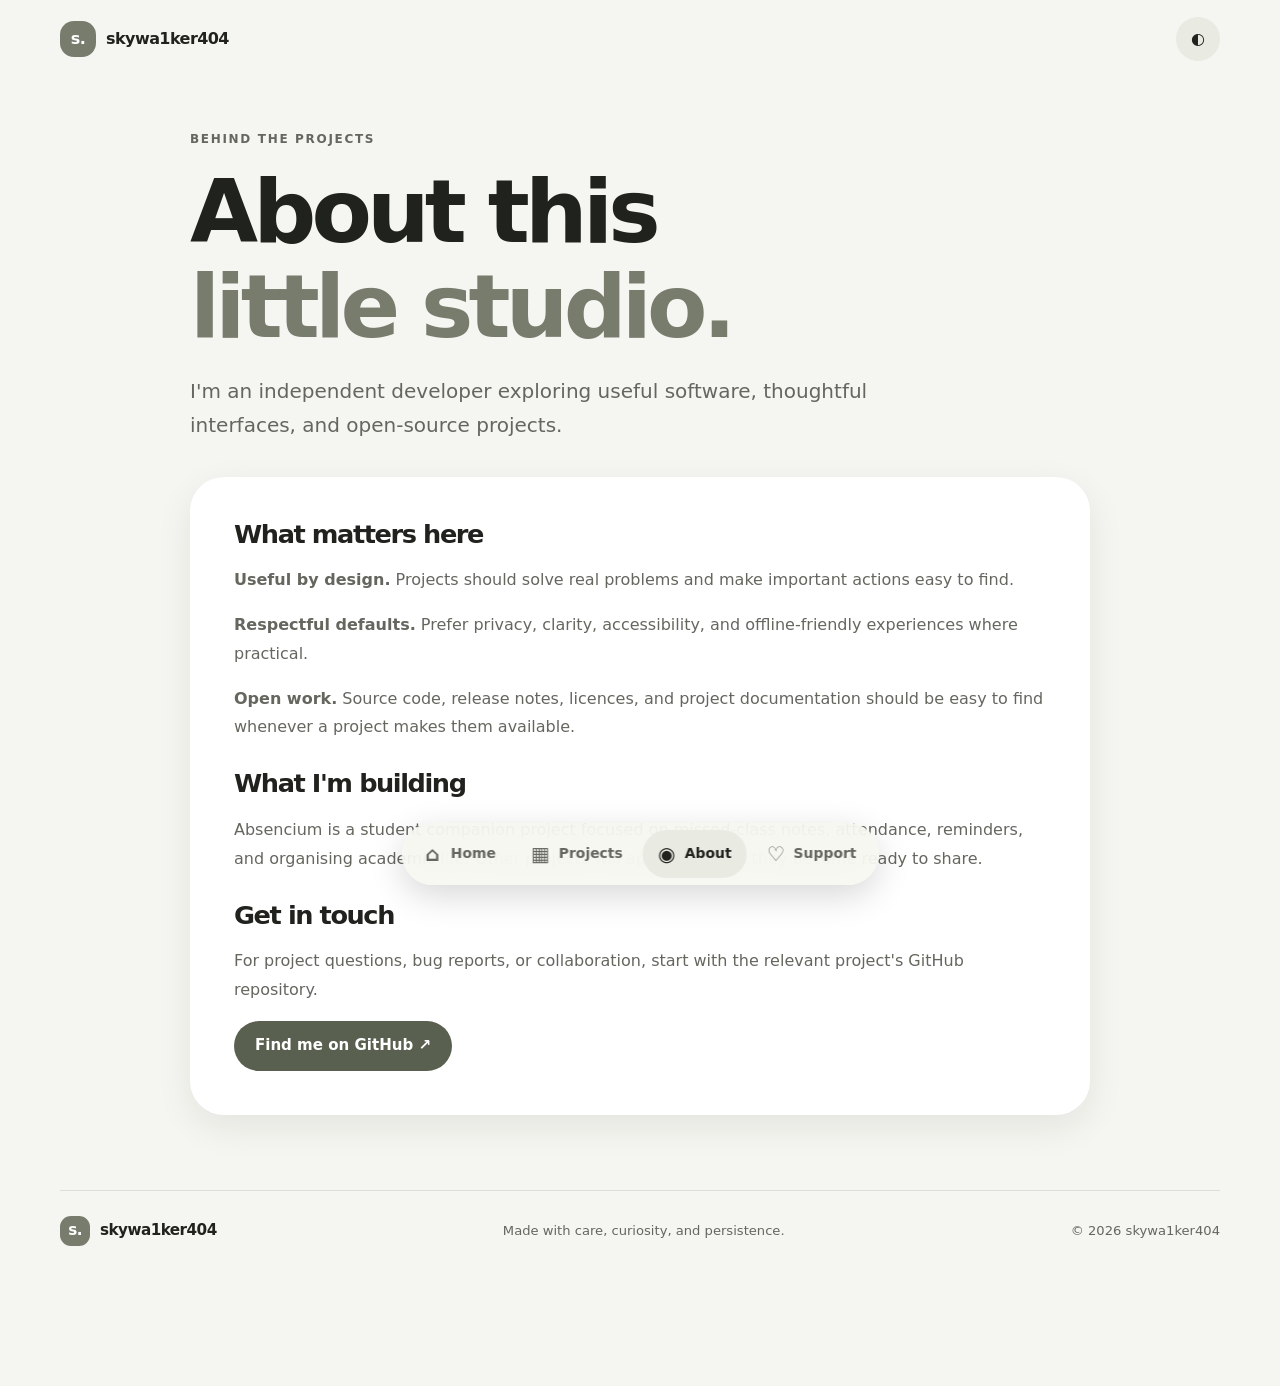
==== about/index.html @ eec4a4f0 "Create index.html" ====
<!doctype html>
<html lang="en">
<head>
  <meta charset="utf-8">
  <meta name="viewport" content="width=device-width, initial-scale=1, viewport-fit=cover">
  <meta name="theme-color" content="#777C6D">
  <title>About — skywa1ker404</title>
  <link rel="icon" href="../assets/favicon.svg" type="image/svg+xml">
  <link rel="stylesheet" href="../styles.css">
  <script src="../script.js" defer></script>
</head>
<body>
  <a class="skip-link" href="#main">Skip to content</a>
  <header class="site-header">
    <a class="brand" href="../"><span class="brand-mark">s.</span><span>skywa1ker404</span></a>
    <button class="theme-toggle icon-button" type="button" aria-label="Switch colour theme"><span data-theme-icon>◐</span></button>
  </header>

  <main id="main" class="section-wrap page-main text-page">
    <p class="eyebrow">Behind the projects</p>
    <h1 class="page-title">About this<br><span class="text-tonal">little studio.</span></h1>
    <p class="page-intro">I'm an independent developer exploring useful software, thoughtful interfaces, and open-source projects.</p>

    <div class="prose-card">
      <h2>What matters here</h2>
      <p><strong>Useful by design.</strong> Projects should solve real problems and make important actions easy to find.</p>
      <p><strong>Respectful defaults.</strong> Prefer privacy, clarity, accessibility, and offline-friendly experiences where practical.</p>
      <p><strong>Open work.</strong> Source code, release notes, licences, and project documentation should be easy to find whenever a project makes them available.</p>

      <h2>What I'm building</h2>
      <p>Absencium is a student companion project focused on missed-class notes, attendance, reminders, and organising academic life. Other projects will appear here as they become ready to share.</p>

      <h2>Get in touch</h2>
      <p>For project questions, bug reports, or collaboration, start with the relevant project's GitHub repository.</p>
      <a class="button button-filled" href="https://github.com/skywa1ker404" target="_blank" rel="noopener noreferrer">Find me on GitHub ↗</a>
    </div>
  </main>

  <footer class="site-footer section-wrap">
    <a class="brand footer-brand" href="../"><span class="brand-mark">s.</span><span>skywa1ker404</span></a>
    <p>Made with care, curiosity, and persistence.</p>
    <span>© <span data-year></span> skywa1ker404</span>
  </footer>

  <nav class="bottom-nav" aria-label="Main navigation" data-bottom-nav>
    <a class="nav-item" href="../" data-nav-link><span class="nav-icon">⌂</span><span class="nav-label">Home</span></a>
    <a class="nav-item" href="../apps/" data-nav-link><span class="nav-icon">▦</span><span class="nav-label">Projects</span></a>
    <a class="nav-item is-active" href="./" data-nav-link><span class="nav-icon">◉</span><span class="nav-label">About</span></a>
    <a class="nav-item" href="../support/" data-nav-link><span class="nav-icon">♡</span><span class="nav-label">Support</span></a>
  </nav>
</body>
</html>
---- styles.css ----
:root {
  color-scheme: light;
  --sage: #777C6D;
  --sage-soft: #B7B89F;
  --stone: #CBCBCB;
  --mist: #EEEEEE;
  --bg: #F5F5F1;
  --surface: #FFFFFF;
  --surface-2: #E9EAE2;
  --surface-3: #DFE1D5;
  --text: #20221D;
  --muted: #65675F;
  --primary: #59604F;
  --on-primary: #FFFFFF;
  --nav-bg: rgba(247,247,242,.88);
  --shadow: 0 12px 36px rgba(35,38,29,.08);
  --radius-xl: 34px;
  --radius-lg: 26px;
  --content: 1160px;
  --ease: cubic-bezier(.2,.75,.25,1);
}

:root[data-theme="dark"] {
  color-scheme: dark;
  --bg: #171914;
  --surface: #22251E;
  --surface-2: #2D3127;
  --surface-3: #3A3F32;
  --text: #F0F0E8;
  --muted: #B9BBAF;
  --primary: #C5C9B2;
  --on-primary: #20231B;
  --nav-bg: rgba(31,34,27,.88);
  --shadow: 0 14px 38px rgba(0,0,0,.22);
}

* { box-sizing: border-box; }
html { scroll-behavior: smooth; scroll-padding-top: 90px; }
body {
  margin: 0;
  min-width: 280px;
  padding-bottom: calc(105px + env(safe-area-inset-bottom));
  background: var(--bg);
  color: var(--text);
  font-family: Inter, ui-sans-serif, system-ui, -apple-system,
    BlinkMacSystemFont, "Segoe UI", sans-serif;
  line-height: 1.55;
  transition: background .3s var(--ease), color .3s var(--ease);
}
a { color: inherit; text-decoration: none; }
button, input { font: inherit; }
a:focus-visible, button:focus-visible, input:focus-visible {
  outline: 3px solid var(--sage-soft);
  outline-offset: 4px;
}
.skip-link {
  position: fixed;
  z-index: 100;
  top: 10px;
  left: 10px;
  padding: 12px 18px;
  border-radius: 16px;
  background: var(--surface);
  transform: translateY(-160%);
}
.skip-link:focus { transform: translateY(0); }

.site-header {
  height: 78px;
  width: min(100% - 48px, var(--content));
  margin: auto;
  display: flex;
  align-items: center;
  justify-content: space-between;
}
.brand {
  display: inline-flex;
  align-items: center;
  gap: 10px;
  font-weight: 750;
  letter-spacing: -.035em;
}
.brand-mark {
  width: 36px;
  height: 36px;
  display: grid;
  place-items: center;
  border-radius: 14px;
  background: var(--sage);
  color: white;
  font-weight: 800;
}
.icon-button {
  border: 0;
  width: 44px;
  height: 44px;
  border-radius: 50%;
  display: grid;
  place-items: center;
  background: var(--surface-2);
  color: var(--text);
  cursor: pointer;
}
.section-wrap { width: min(100% - 48px, var(--content)); margin-inline: auto; }
.eyebrow {
  margin: 0 0 15px;
  display: flex;
  align-items: center;
  gap: 9px;
  color: var(--muted);
  font-size: .75rem;
  font-weight: 750;
  letter-spacing: .14em;
  text-transform: uppercase;
}
.status-dot { width: 8px; height: 8px; display: inline-block; border-radius: 50%; background: var(--sage); }
h1, h2, h3 { margin-top: 0; letter-spacing: -.055em; line-height: 1.08; }
h1 { font-size: clamp(3.2rem, 7.5vw, 6.8rem); font-weight: 780; margin-bottom: 24px; }
h2 { font-size: clamp(2rem, 4vw, 3.2rem); font-weight: 740; margin-bottom: 18px; }
h3 { font-size: 1.3rem; margin-bottom: 9px; }
.text-tonal { color: var(--sage); }
.hero-copy, .page-intro {
  max-width: 650px;
  color: var(--muted);
  font-size: clamp(1.05rem, 1.7vw, 1.25rem);
  line-height: 1.7;
}
.hero {
  min-height: 530px;
  padding-block: 65px;
  position: relative;
  display: flex;
  flex-direction: column;
  align-items: flex-start;
  justify-content: center;
  overflow: hidden;
}
.hero-actions { display: flex; gap: 12px; flex-wrap: wrap; margin-top: 18px; position: relative; z-index: 2; }
.button {
  min-height: 50px;
  padding: 13px 21px;
  border-radius: 999px;
  display: inline-flex;
  align-items: center;
  justify-content: center;
  gap: 10px;
  font-size: .94rem;
  font-weight: 700;
  transition: transform .22s var(--ease), background .22s var(--ease);
}
.button:hover { transform: translateY(-2px); }
.button:active { transform: scale(.97); }
.button-filled { background: var(--primary); color: var(--on-primary); }
.button-tonal { background: var(--surface-2); color: var(--text); }

.hero-art {
  position: absolute;
  right: 1%;
  top: 50%;
  width: min(40%, 420px);
  aspect-ratio: 1;
  transform: translateY(-50%);
  border-radius: 43% 57% 60% 40% / 45% 42% 58% 55%;
  background: linear-gradient(145deg, var(--surface-2), var(--surface-3));
  overflow: hidden;
  animation: art-float 8s ease-in-out infinite;
}
.art-orbit {
  position: absolute;
  width: 78%;
  aspect-ratio: 1;
  left: 11%;
  top: 11%;
  border: 1px solid color-mix(in srgb, var(--sage) 25%, transparent);
  border-radius: 50%;
}
.orbit-two { width: 56%; left: 22%; top: 22%; }
.art-sun {
  position: absolute;
  width: 36%;
  aspect-ratio: 1;
  top: 20%;
  left: 32%;
  border-radius: 50%;
  background: var(--sage-soft);
  box-shadow: 0 0 0 20px color-mix(in srgb, var(--sage-soft) 18%, transparent);
}
.art-leaf {
  position: absolute;
  width: 25%;
  height: 46%;
  top: 42%;
  left: 26%;
  border-radius: 100% 0 100% 0;
  background: var(--sage);
  transform: rotate(-28deg);
}
.leaf-two { left: 49%; top: 44%; background: var(--sage-soft); transform: rotate(35deg) scale(.8); }
.art-word {
  position: absolute;
  right: 13%;
  bottom: 13%;
  font-size: clamp(.9rem, 2vw, 1.3rem);
  font-weight: 800;
  line-height: 1.02;
  text-align: right;
}
@keyframes art-float {
  0%, 100% { border-radius: 43% 57% 60% 40% / 45% 42% 58% 55%; transform: translateY(-50%); }
  50% { border-radius: 52% 48% 42% 58% / 50% 58% 42% 50%; transform: translateY(calc(-50% - 8px)); }
}

.section-block { padding-block: 38px 72px; }
.section-heading { display: flex; justify-content: space-between; align-items: end; gap: 20px; margin-bottom: 25px; }
.section-heading h2 { margin: 0; }
.text-link { font-weight: 750; white-space: nowrap; }
.text-link span { color: var(--sage); }

.project-grid { display: grid; grid-template-columns: repeat(3, minmax(0, 1fr)); gap: 18px; }
.project-card {
  min-width: 0;
  min-height: 260px;
  padding: 22px;
  display: flex;
  flex-direction: column;
  background: var(--surface);
  border-radius: var(--radius-lg);
  box-shadow: var(--shadow);
  animation: rise-in .45s var(--ease) both;
  transition: transform .25s var(--ease), background .25s var(--ease);
}
.project-card:hover { transform: translateY(-5px); }
.project-card:active { transform: scale(.985); }
.project-card-top { display: flex; justify-content: space-between; align-items: start; gap: 12px; margin-bottom: 26px; }
.project-icon {
  width: 58px;
  height: 58px;
  border-radius: 21px;
  background: var(--surface-2);
  object-fit: cover;
  display: grid;
  place-items: center;
  font-size: 1.6rem;
  font-weight: 800;
  color: var(--sage);
}
.project-status { padding: 7px 11px; border-radius: 999px; background: var(--surface-2); color: var(--muted); font-size: .72rem; font-weight: 750; }
.project-card h3 { font-size: 1.5rem; }
.project-card p { color: var(--muted); font-size: .95rem; line-height: 1.65; }
.project-card-bottom { margin-top: auto; display: flex; align-items: center; justify-content: space-between; gap: 12px; font-weight: 750; }
.arrow-bubble { width: 38px; height: 38px; flex-shrink: 0; display: grid; place-items: center; border-radius: 50%; background: var(--surface-2); }
.loading-note { color: var(--muted); grid-column: 1 / -1; }

.feature-band {
  margin-bottom: 74px;
  padding: clamp(24px, 5vw, 54px);
  border-radius: var(--radius-xl);
  background: var(--surface-2);
  display: grid;
  grid-template-columns: auto 1fr auto;
  align-items: center;
  gap: 24px;
}
.feature-symbol { width: 66px; height: 66px; display: grid; place-items: center; border-radius: 23px; background: var(--sage); color: white; font-size: 2rem; }
.feature-band h2 { font-size: clamp(1.7rem, 3vw, 2.6rem); }
.feature-band p:not(.eyebrow), .support-strip p:not(.eyebrow) { color: var(--muted); }
.feature-band p:not(.eyebrow) { margin-bottom: 0; }
.support-strip { display: flex; justify-content: space-between; align-items: center; gap: 24px; padding-block: 30px 75px; }
.support-strip h2 { font-size: clamp(1.8rem, 3vw, 2.6rem); margin-bottom: 9px; }
.support-strip p:not(.eyebrow) { margin-bottom: 0; }

.site-footer {
  border-top: 1px solid color-mix(in srgb, var(--muted) 16%, transparent);
  padding-block: 25px 35px;
  display: flex;
  align-items: center;
  justify-content: space-between;
  gap: 16px;
  color: var(--muted);
  font-size: .82rem;
}
.site-footer p { margin: 0; }
.footer-brand { color: var(--text); font-size: .95rem; }
.footer-brand .brand-mark { width: 30px; height: 30px; border-radius: 11px; }

.bottom-nav {
  position: fixed;
  z-index: 20;
  left: 50%;
  bottom: calc(15px + env(safe-area-inset-bottom));
  transform: translateX(-50%);
  display: flex;
  align-items: center;
  justify-content: center;
  gap: 5px;
  max-width: calc(100vw - 24px);
  padding: 7px;
  border-radius: 999px;
  background: var(--nav-bg);
  backdrop-filter: blur(22px) saturate(1.3);
  -webkit-backdrop-filter: blur(22px) saturate(1.3);
  box-shadow: 0 10px 35px rgba(0,0,0,.16);
  transition: padding .32s var(--ease), gap .32s var(--ease), transform .32s var(--ease);
}
.nav-item {
  min-width: 48px;
  min-height: 48px;
  padding-inline: 15px;
  border-radius: 999px;
  display: flex;
  align-items: center;
  justify-content: center;
  gap: 9px;
  color: var(--muted);
  font-size: .87rem;
  font-weight: 700;
  white-space: nowrap;
  transition: background .25s var(--ease), color .25s var(--ease), padding .3s var(--ease), min-width .3s var(--ease);
}
.nav-item:hover, .nav-item.is-active { background: var(--surface-2); color: var(--text); }
.nav-icon { min-width: 18px; font-size: 1.25rem; line-height: 1; text-align: center; }
.nav-label { max-width: 90px; overflow: hidden; opacity: 1; transition: max-width .25s var(--ease), opacity .2s ease; }
.bottom-nav.is-compact { gap: 2px; padding: 6px; }
.bottom-nav.is-compact .nav-item { min-width: 45px; padding-inline: 13px; }
.bottom-nav.is-compact .nav-label { max-width: 0; opacity: 0; }

.page-main { min-height: 60vh; padding-block: 52px 75px; }
.page-title { font-size: clamp(3rem, 7vw, 5.5rem); margin-bottom: 20px; }
.page-intro { max-width: 760px; margin-bottom: 35px; }
.project-toolbar { display: flex; align-items: center; justify-content: space-between; gap: 16px; margin-bottom: 22px; }
.search-field { width: min(100%, 400px); min-height: 48px; padding-inline: 18px; display: flex; align-items: center; gap: 10px; border-radius: 999px; background: var(--surface-2); }
.search-field input { width: 100%; min-width: 0; border: 0; outline: 0; background: transparent; color: var(--text); }
.search-field input:focus-visible { outline: none; }
.result-count { color: var(--muted); font-size: .85rem; }
.empty-state { padding: 45px 20px; text-align: center; color: var(--muted); }
.empty-state[hidden] { display: none; }
.sr-only { position: absolute; width: 1px; height: 1px; padding: 0; margin: -1px; overflow: hidden; clip: rect(0,0,0,0); white-space: nowrap; }

.text-page { max-width: 900px; }
.prose-card, .support-card {
  margin-top: 28px;
  padding: clamp(24px, 5vw, 44px);
  border-radius: var(--radius-xl);
  background: var(--surface);
  box-shadow: var(--shadow);
}
.prose-card h2 { margin-top: 28px; font-size: 1.6rem; }
.prose-card h2:first-child { margin-top: 0; }
.prose-card p, .prose-card li, .support-card p { color: var(--muted); line-height: 1.8; }
.prose-card ul { padding-left: 22px; }
.support-card { display: grid; grid-template-columns: auto 1fr; align-items: start; gap: 24px; background: var(--surface-2); }
.support-heart { width: 64px; height: 64px; display: grid; place-items: center; border-radius: 22px; background: var(--sage); color: white; font-size: 2rem; }
.support-card h2 { font-size: 2rem; }
.support-card p { max-width: 650px; }

.app-hero { display: grid; grid-template-columns: auto 1fr; align-items: start; gap: 28px; padding-block: 32px 55px; }
.app-icon-placeholder { width: 112px; height: 112px; display: grid; place-items: center; border-radius: 34px; background: var(--sage); color: white; font-size: 4rem; font-weight: 800; box-shadow: var(--shadow); }
.app-hero .page-title { font-size: clamp(3rem, 6vw, 5rem); }
.app-hero .page-intro { margin-bottom: 16px; }
.back-link { display: inline-flex; margin-bottom: 22px; color: var(--muted); font-weight: 700; }
.status-line { display: flex; align-items: center; gap: 9px; margin-top: 20px; color: var(--muted); font-size: .86rem; }
.detail-section { padding-block: 35px 50px; }
.feature-grid { display: grid; grid-template-columns: repeat(3, minmax(0,1fr)); gap: 15px; }
.feature-card { min-height: 190px; padding: 24px; border-radius: var(--radius-lg); background: var(--surface); box-shadow: var(--shadow); }
.feature-emoji { width: 42px; height: 42px; display: grid; place-items: center; margin-bottom: 18px; border-radius: 15px; background: var(--surface-2); color: var(--sage); font-size: 1.3rem; }
.feature-card p { margin-bottom: 0; color: var(--muted); font-size: .92rem; line-height: 1.7; }
.link-list { padding-inline: 22px; border-radius: var(--radius-lg); background: var(--surface); box-shadow: var(--shadow); }
.link-list a { display: flex; justify-content: space-between; align-items: center; gap: 18px; padding-block: 20px; }
.link-list a + a { border-top: 1px solid color-mix(in srgb, var(--muted) 14%, transparent); }
.link-list strong, .link-list small { display: block; }
.link-list small, .fine-print { color: var(--muted); }
.link-list small { margin-top: 4px; }
.fine-print { margin-top: 18px; font-size: .82rem; }

@keyframes rise-in { from { opacity: 0; transform: translateY(12px); } to { opacity: 1; transform: translateY(0); } }

@media (min-width: 1500px) {
  :root { --content: 1280px; }
  .hero { min-height: 600px; }
  .project-grid { gap: 24px; }
  .project-card { padding: 28px; }
}
@media (max-width: 900px) {
  .hero-art { right: -5%; width: 36%; opacity: .72; }
  .hero { min-height: 490px; }
  .project-grid { grid-template-columns: repeat(2, minmax(0,1fr)); }
  .feature-band { grid-template-columns: auto 1fr; }
  .feature-band > .button { grid-column: 2; justify-self: start; }
  .feature-grid { grid-template-columns: repeat(2, minmax(0,1fr)); }
  .site-footer { flex-wrap: wrap; }
  .site-footer p { order: 3; width: 100%; }
}
@media (max-width: 620px) {
  .section-wrap { width: min(100% - 32px, var(--content)); }
  .site-header { height: 68px; }
  .hero { min-height: 550px; padding-block: 48px 58px; justify-content: flex-start; }
  .hero h1 { font-size: clamp(3.1rem, 14vw, 5rem); }
  .hero-art { width: 190px; right: -18px; top: auto; bottom: 0; transform: none; opacity: .75; }
  .hero-copy { max-width: 92%; font-size: 1rem; }
  .hero-actions { gap: 9px; }
  .button { min-height: 47px; padding: 12px 17px; font-size: .88rem; }
  .section-block { padding-block: 20px 50px; }
  .section-heading { align-items: start; }
  .section-heading h2 { font-size: 2rem; }
  .project-grid { grid-template-columns: 1fr; gap: 13px; }
  .project-card { min-height: 220px; padding: 21px; }
  .feature-band { grid-template-columns: 1fr; gap: 18px; margin-bottom: 48px; border-radius: 28px; }
  .feature-band > .button { grid-column: auto; }
  .feature-symbol { width: 55px; height: 55px; }
  .support-strip { align-items: flex-start; flex-direction: column; padding-bottom: 50px; }
  .site-footer { padding-bottom: 30px; }
  .bottom-nav { bottom: calc(10px + env(safe-area-inset-bottom)); gap: 1px; padding: 6px; max-width: calc(100vw - 18px); }
  .nav-item { min-width: 43px; padding-inline: 11px; gap: 7px; }
  .nav-label { font-size: .8rem; }
  .bottom-nav.is-compact .nav-item { min-width: 43px; padding-inline: 12px; }
  .page-main { padding-block: 36px 50px; }
  .page-title { font-size: clamp(3rem, 14vw, 4.5rem); }
  .page-intro { font-size: 1rem; }
  .project-toolbar { align-items: flex-start; flex-direction: column; }
  .search-field { width: 100%; }
  .support-card { grid-template-columns: 1fr; gap: 16px; }
  .app-hero { grid-template-columns: 1fr; gap: 20px; padding-top: 20px; }
  .app-icon-placeholder { width: 84px; height: 84px; border-radius: 26px; font-size: 3rem; }
  .app-hero .page-title { font-size: 3.2rem; }
  .feature-grid { grid-template-columns: 1fr; }
  .feature-card { min-height: 0; }
  .prose-card, .support-card { border-radius: 27px; }
}
@media (hover: none) {
  .project-card:hover, .button:hover { transform: none; }
}
@media (prefers-reduced-motion: reduce) {
  *, *::before, *::after {
    scroll-behavior: auto !important;
    animation-duration: .01ms !important;
    animation-iteration-count: 1 !important;
    transition-duration: .01ms !important;
  }
}
@supports (padding: max(0px)) {
  body { padding-bottom: calc(105px + max(env(safe-area-inset-bottom), 0px)); }
}
@view-transition { navigation: auto; }
::view-transition-old(root) { animation: fade-out .12s ease both; }
::view-transition-new(root) { animation: fade-in .2s ease both; }
@keyframes fade-out { to { opacity: 0; } }
@keyframes fade-in { from { opacity: 0; } to { opacity: 1; } }
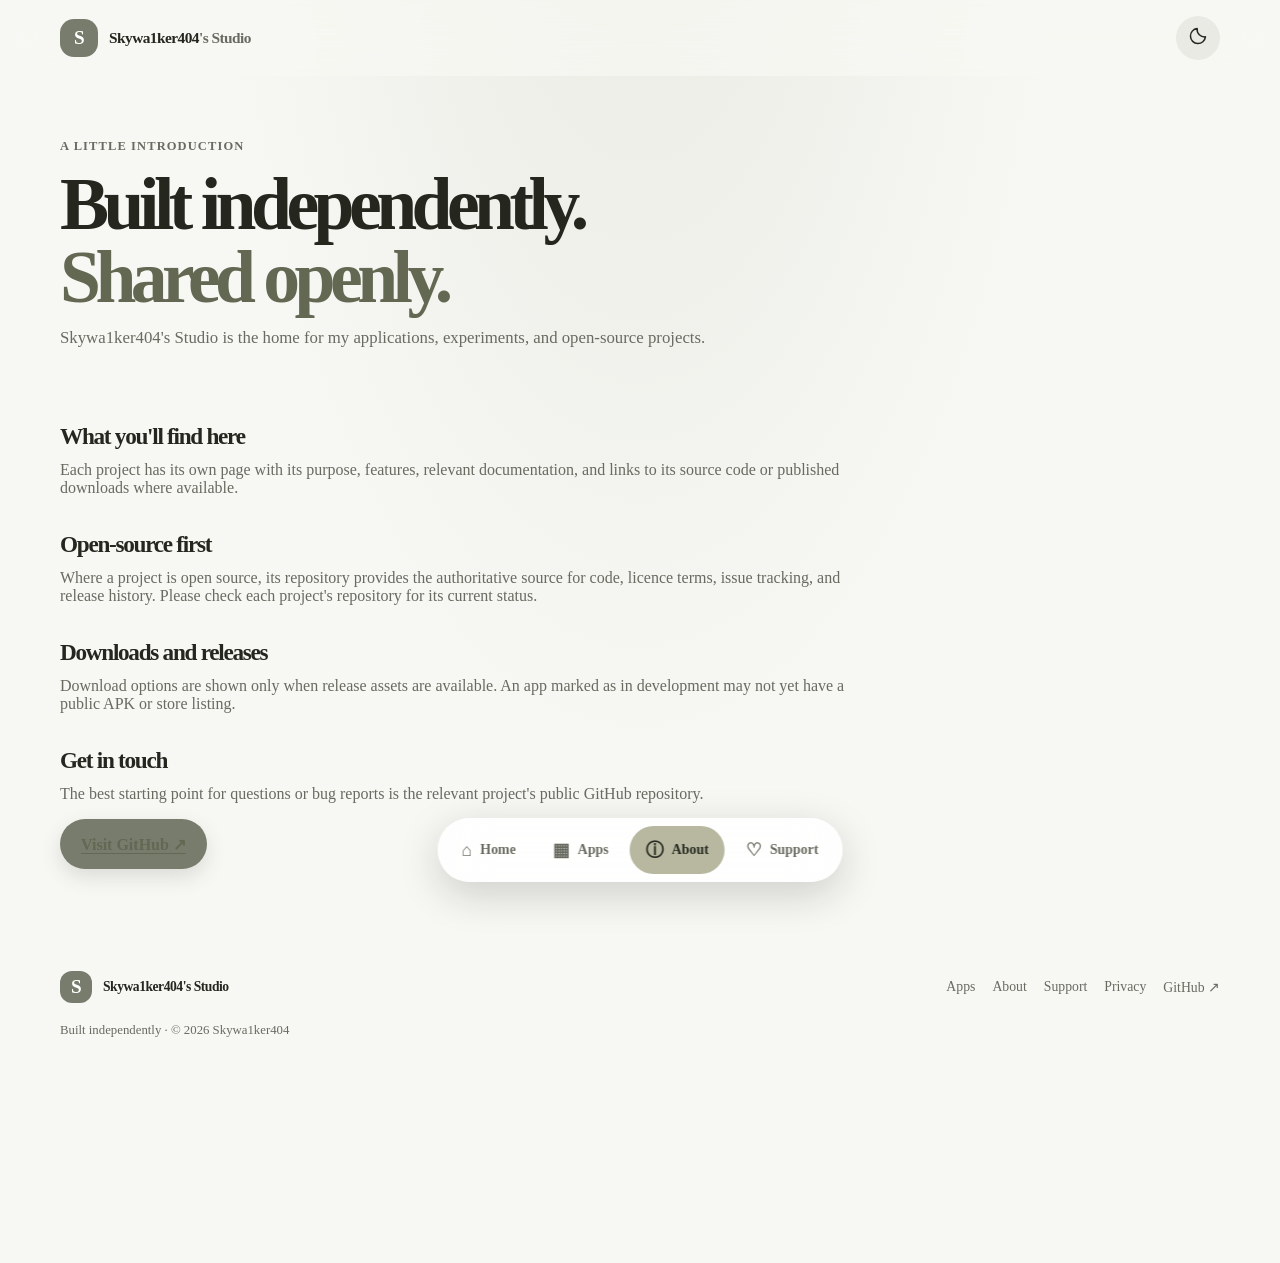
==== commit f88ddce5: "Update index.html" ====
--- a/about/index.html
+++ b/about/index.html
@@ -1,53 +1,55 @@
 
 <!doctype html>
-<html lang="en">
+<html lang="en" data-theme="light">
 <head>
   <meta charset="utf-8">
-  <meta name="viewport" content="width=device-width, initial-scale=1, viewport-fit=cover">
-  <meta name="theme-color" content="#777C6D">
-  <title>About — skywa1ker404</title>
+  <meta name="viewport" content="width=device-width, initial-scale=1">
+  <meta name="description" content="About Skywa1ker404's Studio and its open-source projects.">
+  <title>About — Skywa1ker404's Studio</title>
   <link rel="icon" href="../assets/favicon.svg" type="image/svg+xml">
   <link rel="stylesheet" href="../styles.css">
   <script src="../script.js" defer></script>
 </head>
 <body>
-  <a class="skip-link" href="#main">Skip to content</a>
   <header class="site-header">
-    <a class="brand" href="../"><span class="brand-mark">s.</span><span>skywa1ker404</span></a>
-    <button class="theme-toggle icon-button" type="button" aria-label="Switch colour theme"><span data-theme-icon>◐</span></button>
+    <a class="brand" href="../"><span class="brand-mark">S</span><span>Skywa1ker404<span class="brand-muted">'s Studio</span></span></a>
+    <div class="header-actions"><button class="icon-button theme-toggle" type="button" aria-label="Switch theme"><span data-theme-icon>◐</span></button></div>
   </header>
 
-  <main id="main" class="section-wrap page-main text-page">
-    <p class="eyebrow">Behind the projects</p>
-    <h1 class="page-title">About this<br><span class="text-tonal">little studio.</span></h1>
-    <p class="page-intro">I'm an independent developer exploring useful software, thoughtful interfaces, and open-source projects.</p>
+  <main class="container">
+    <section class="page-heading">
+      <span class="eyebrow">A little introduction</span>
+      <h1>Built independently.<br><span class="text-accent">Shared openly.</span></h1>
+      <p>Skywa1ker404's Studio is the home for my applications, experiments, and open-source projects.</p>
+    </section>
 
-    <div class="prose-card">
-      <h2>What matters here</h2>
-      <p><strong>Useful by design.</strong> Projects should solve real problems and make important actions easy to find.</p>
-      <p><strong>Respectful defaults.</strong> Prefer privacy, clarity, accessibility, and offline-friendly experiences where practical.</p>
-      <p><strong>Open work.</strong> Source code, release notes, licences, and project documentation should be easy to find whenever a project makes them available.</p>
+    <section class="prose">
+      <h2>What you'll find here</h2>
+      <p>Each project has its own page with its purpose, features, relevant documentation, and links to its source code or published downloads where available.</p>
 
-      <h2>What I'm building</h2>
-      <p>Absencium is a student companion project focused on missed-class notes, attendance, reminders, and organising academic life. Other projects will appear here as they become ready to share.</p>
+      <h2>Open-source first</h2>
+      <p>Where a project is open source, its repository provides the authoritative source for code, licence terms, issue tracking, and release history. Please check each project's repository for its current status.</p>
+
+      <h2>Downloads and releases</h2>
+      <p>Download options are shown only when release assets are available. An app marked as in development may not yet have a public APK or store listing.</p>
 
       <h2>Get in touch</h2>
-      <p>For project questions, bug reports, or collaboration, start with the relevant project's GitHub repository.</p>
-      <a class="button button-filled" href="https://github.com/skywa1ker404" target="_blank" rel="noopener noreferrer">Find me on GitHub ↗</a>
-    </div>
+      <p>The best starting point for questions or bug reports is the relevant project's public GitHub repository.</p>
+      <a class="button button-primary" href="https://github.com/skywa1ker404" target="_blank" rel="noopener noreferrer">Visit GitHub ↗</a>
+    </section>
   </main>
 
-  <footer class="site-footer section-wrap">
-    <a class="brand footer-brand" href="../"><span class="brand-mark">s.</span><span>skywa1ker404</span></a>
-    <p>Made with care, curiosity, and persistence.</p>
-    <span>© <span data-year></span> skywa1ker404</span>
+  <footer class="site-footer container">
+    <a class="brand footer-brand" href="../"><span class="brand-mark">S</span><span>Skywa1ker404's Studio</span></a>
+    <div class="footer-links"><a href="../apps/">Apps</a><a href="../about/">About</a><a href="../support/">Support</a><a href="../privacy/">Privacy</a><a href="https://github.com/skywa1ker404" target="_blank" rel="noopener noreferrer">GitHub ↗</a></div>
+    <p class="footer-note">Built independently · © <span data-year></span> Skywa1ker404</p>
   </footer>
 
-  <nav class="bottom-nav" aria-label="Main navigation" data-bottom-nav>
-    <a class="nav-item" href="../" data-nav-link><span class="nav-icon">⌂</span><span class="nav-label">Home</span></a>
-    <a class="nav-item" href="../apps/" data-nav-link><span class="nav-icon">▦</span><span class="nav-label">Projects</span></a>
-    <a class="nav-item is-active" href="./" data-nav-link><span class="nav-icon">◉</span><span class="nav-label">About</span></a>
-    <a class="nav-item" href="../support/" data-nav-link><span class="nav-icon">♡</span><span class="nav-label">Support</span></a>
+  <nav class="bottom-nav" data-bottom-nav aria-label="Main navigation">
+    <a data-nav-link href="../"><span>⌂</span><span class="nav-label">Home</span></a>
+    <a data-nav-link href="../apps/"><span>▦</span><span class="nav-label">Apps</span></a>
+    <a data-nav-link href="./"><span>ⓘ</span><span class="nav-label">About</span></a>
+    <a data-nav-link href="../support/"><span>♡</span><span class="nav-label">Support</span></a>
   </nav>
 </body>
 </html>
--- a/styles.css
+++ b/styles.css
@@ -3,330 +3,729 @@
   color-scheme: light;
   --sage: #777C6D;
   --sage-soft: #B7B89F;
-  --stone: #CBCBCB;
-  --mist: #EEEEEE;
-  --bg: #F5F5F1;
+  --gray: #CBCBCB;
+  --paper: #EEEEEE;
+  --bg: #F7F7F4;
   --surface: #FFFFFF;
-  --surface-2: #E9EAE2;
-  --surface-3: #DFE1D5;
-  --text: #20221D;
-  --muted: #65675F;
-  --primary: #59604F;
-  --on-primary: #FFFFFF;
-  --nav-bg: rgba(247,247,242,.88);
-  --shadow: 0 12px 36px rgba(35,38,29,.08);
-  --radius-xl: 34px;
-  --radius-lg: 26px;
+  --surface-soft: #E9EAE3;
+  --text: #25271F;
+  --muted: #686B60;
+  --accent-text: #626852;
+  --shadow: 0 14px 40px rgba(35, 39, 28, .08);
+  --shadow-strong: 0 24px 70px rgba(35, 39, 28, .18);
+  --radius-sm: 16px;
+  --radius-md: 24px;
+  --radius-lg: 32px;
+  --pill: 999px;
   --content: 1160px;
-  --ease: cubic-bezier(.2,.75,.25,1);
-}
-
-:root[data-theme="dark"] {
+  --ease: cubic-bezier(.2, .8, .2, 1);
+}
+
+html[data-theme="dark"] {
   color-scheme: dark;
   --bg: #171914;
-  --surface: #22251E;
-  --surface-2: #2D3127;
-  --surface-3: #3A3F32;
-  --text: #F0F0E8;
-  --muted: #B9BBAF;
-  --primary: #C5C9B2;
-  --on-primary: #20231B;
-  --nav-bg: rgba(31,34,27,.88);
-  --shadow: 0 14px 38px rgba(0,0,0,.22);
+  --surface: #22251F;
+  --surface-soft: #30342A;
+  --paper: #292C25;
+  --gray: #484B43;
+  --sage-soft: #B7B89F;
+  --text: #F0F0E9;
+  --muted: #B6B8AC;
+  --accent-text: #D3D7BC;
+  --shadow: 0 14px 40px rgba(0, 0, 0, .18);
+  --shadow-strong: 0 24px 70px rgba(0, 0, 0, .35);
 }
 
 * { box-sizing: border-box; }
-html { scroll-behavior: smooth; scroll-padding-top: 90px; }
+
+html {
+  scroll-behavior: smooth;
+  scroll-padding-top: 100px;
+}
+
 body {
   margin: 0;
-  min-width: 280px;
-  padding-bottom: calc(105px + env(safe-area-inset-bottom));
-  background: var(--bg);
+  min-width: 320px;
+  background:
+    radial-gradient(ellipse at 50% -18%, rgba(183,184,159,.20), transparent 48%),
+    var(--bg);
   color: var(--text);
-  font-family: Inter, ui-sans-serif, system-ui, -apple-system,
-    BlinkMacSystemFont, "Segoe UI", sans-serif;
-  line-height: 1.55;
-  transition: background .3s var(--ease), color .3s var(--ease);
-}
+  font-family: Inter, "Segoe UI", Roboto, Arial, sans-serif;
+  line-height: 1.6;
+  -webkit-font-smoothing: antialiased;
+}
+
+body, button, input { font: inherit; }
+button, a { -webkit-tap-highlight-color: transparent; }
 a { color: inherit; text-decoration: none; }
-button, input { font: inherit; }
-a:focus-visible, button:focus-visible, input:focus-visible {
-  outline: 3px solid var(--sage-soft);
-  outline-offset: 4px;
-}
-.skip-link {
-  position: fixed;
-  z-index: 100;
-  top: 10px;
-  left: 10px;
-  padding: 12px 18px;
-  border-radius: 16px;
-  background: var(--surface);
-  transform: translateY(-160%);
-}
-.skip-link:focus { transform: translateY(0); }
+button { color: inherit; }
+img { max-width: 100%; display: block; }
+button, input { accent-color: var(--sage); }
+[hidden] { display: none !important; }
+
+.container {
+  width: min(calc(100% - 40px), var(--content));
+  margin-inline: auto;
+}
 
 .site-header {
-  height: 78px;
-  width: min(100% - 48px, var(--content));
-  margin: auto;
+  position: sticky;
+  z-index: 30;
+  top: 0;
   display: flex;
   align-items: center;
   justify-content: space-between;
-}
+  gap: 16px;
+  padding: 16px max(20px, calc((100% - var(--content)) / 2));
+  background: color-mix(in srgb, var(--bg) 76%, transparent);
+  backdrop-filter: blur(24px) saturate(1.3);
+  -webkit-backdrop-filter: blur(24px) saturate(1.3);
+}
+
 .brand {
   display: inline-flex;
   align-items: center;
-  gap: 10px;
-  font-weight: 750;
+  gap: 11px;
+  font-size: .96rem;
+  font-weight: 760;
   letter-spacing: -.035em;
 }
+
 .brand-mark {
-  width: 36px;
-  height: 36px;
-  display: grid;
+  display: grid;
+  width: 38px;
+  height: 38px;
   place-items: center;
   border-radius: 14px;
   background: var(--sage);
-  color: white;
-  font-weight: 800;
-}
+  color: #fff;
+  font-size: 1.2rem;
+  font-weight: 850;
+}
+
+.brand-muted { color: var(--muted); font-weight: 600; }
+.header-actions { display: flex; align-items: center; gap: 8px; }
+
 .icon-button {
-  border: 0;
+  display: inline-grid;
   width: 44px;
   height: 44px;
+  place-items: center;
+  border: 0;
   border-radius: 50%;
-  display: grid;
-  place-items: center;
-  background: var(--surface-2);
-  color: var(--text);
+  background: var(--surface-soft);
   cursor: pointer;
-}
-.section-wrap { width: min(100% - 48px, var(--content)); margin-inline: auto; }
+  transition: transform .2s var(--ease), background .2s var(--ease);
+}
+
+.icon-button:hover { transform: scale(1.05); }
+.icon-button:active { transform: scale(.95); }
+
+.hero {
+  position: relative;
+  display: grid;
+  min-height: 480px;
+  grid-template-columns: 1.2fr .8fr;
+  align-items: center;
+  gap: 34px;
+  padding-block: 60px 48px;
+}
+
+.hero-copy { position: relative; z-index: 1; }
 .eyebrow {
-  margin: 0 0 15px;
-  display: flex;
+  display: inline-flex;
   align-items: center;
   gap: 9px;
   color: var(--muted);
-  font-size: .75rem;
+  font-size: .78rem;
   font-weight: 750;
-  letter-spacing: .14em;
+  letter-spacing: .09em;
   text-transform: uppercase;
 }
-.status-dot { width: 8px; height: 8px; display: inline-block; border-radius: 50%; background: var(--sage); }
-h1, h2, h3 { margin-top: 0; letter-spacing: -.055em; line-height: 1.08; }
-h1 { font-size: clamp(3.2rem, 7.5vw, 6.8rem); font-weight: 780; margin-bottom: 24px; }
-h2 { font-size: clamp(2rem, 4vw, 3.2rem); font-weight: 740; margin-bottom: 18px; }
-h3 { font-size: 1.3rem; margin-bottom: 9px; }
-.text-tonal { color: var(--sage); }
-.hero-copy, .page-intro {
-  max-width: 650px;
+
+.status-dot {
+  width: 8px;
+  height: 8px;
+  border-radius: 50%;
+  background: var(--sage);
+  box-shadow: 0 0 0 5px color-mix(in srgb, var(--sage) 14%, transparent);
+}
+
+h1, h2, h3, p { margin-top: 0; }
+h1 {
+  max-width: 760px;
+  margin-block: 20px;
+  font-size: clamp(2.8rem, 6vw, 5.6rem);
+  line-height: .99;
+  letter-spacing: -.075em;
+  font-weight: 820;
+}
+h2 {
+  margin-bottom: 0;
+  font-size: clamp(1.65rem, 3vw, 2.3rem);
+  line-height: 1.12;
+  letter-spacing: -.055em;
+}
+h3 { line-height: 1.2; letter-spacing: -.035em; }
+.text-accent { color: var(--accent-text); }
+.hero-description {
+  max-width: 590px;
   color: var(--muted);
-  font-size: clamp(1.05rem, 1.7vw, 1.25rem);
-  line-height: 1.7;
-}
-.hero {
-  min-height: 530px;
-  padding-block: 65px;
-  position: relative;
-  display: flex;
-  flex-direction: column;
-  align-items: flex-start;
-  justify-content: center;
-  overflow: hidden;
-}
-.hero-actions { display: flex; gap: 12px; flex-wrap: wrap; margin-top: 18px; position: relative; z-index: 2; }
+  font-size: clamp(1rem, 1.5vw, 1.15rem);
+}
+.hero-actions { display: flex; flex-wrap: wrap; gap: 10px; margin-top: 28px; }
+
 .button {
+  display: inline-flex;
   min-height: 50px;
-  padding: 13px 21px;
-  border-radius: 999px;
-  display: inline-flex;
   align-items: center;
   justify-content: center;
   gap: 10px;
-  font-size: .94rem;
-  font-weight: 700;
-  transition: transform .22s var(--ease), background .22s var(--ease);
+  padding: 12px 21px;
+  border: 0;
+  border-radius: var(--pill);
+  font-weight: 740;
+  cursor: pointer;
+  transition: transform .2s var(--ease), background .2s var(--ease), box-shadow .2s var(--ease);
 }
 .button:hover { transform: translateY(-2px); }
-.button:active { transform: scale(.97); }
-.button-filled { background: var(--primary); color: var(--on-primary); }
-.button-tonal { background: var(--surface-2); color: var(--text); }
+.button:active { transform: scale(.98); }
+.button-primary {
+  background: var(--sage);
+  color: #fff;
+  box-shadow: 0 8px 20px rgba(67, 74, 52, .15);
+}
+.button-primary:hover { background: #656B5A; }
+.button-soft { background: var(--surface-soft); color: var(--text); }
+.button-quiet { background: transparent; color: var(--text); }
+.button-wide { width: 100%; min-height: 58px; }
 
 .hero-art {
-  position: absolute;
-  right: 1%;
-  top: 50%;
-  width: min(40%, 420px);
-  aspect-ratio: 1;
-  transform: translateY(-50%);
-  border-radius: 43% 57% 60% 40% / 45% 42% 58% 55%;
-  background: linear-gradient(145deg, var(--surface-2), var(--surface-3));
-  overflow: hidden;
-  animation: art-float 8s ease-in-out infinite;
+  position: relative;
+  min-height: 320px;
+  display: grid;
+  place-items: center;
+  isolation: isolate;
 }
 .art-orbit {
   position: absolute;
-  width: 78%;
-  aspect-ratio: 1;
-  left: 11%;
-  top: 11%;
-  border: 1px solid color-mix(in srgb, var(--sage) 25%, transparent);
+  width: 270px;
+  height: 270px;
   border-radius: 50%;
-}
-.orbit-two { width: 56%; left: 22%; top: 22%; }
-.art-sun {
+  background: var(--surface-soft);
+}
+.orbit-one { transform: translate(15px, -8px); }
+.orbit-two {
+  width: 210px;
+  height: 210px;
+  background: color-mix(in srgb, var(--sage-soft) 55%, var(--surface));
+  transform: translate(-22px, 22px);
+}
+.art-tile {
   position: absolute;
-  width: 36%;
-  aspect-ratio: 1;
-  top: 20%;
-  left: 32%;
+  display: grid;
+  place-items: center;
+  box-shadow: var(--shadow-strong);
+}
+.tile-back {
+  width: 118px;
+  height: 118px;
+  border-radius: 38px;
+  background: var(--sage-soft);
+  color: #303329;
+  font-size: 4rem;
+  transform: translate(65px, -65px) rotate(12deg);
+}
+.tile-front {
+  width: 148px;
+  height: 148px;
+  border-radius: 45px;
+  background: var(--sage);
+  color: #fff;
+  font-size: 4rem;
+  font-weight: 850;
+  transform: translate(-25px, 22px) rotate(-8deg);
+}
+.art-dot {
+  position: absolute;
+  right: 8%;
+  bottom: 14%;
+  width: 22px;
+  height: 22px;
   border-radius: 50%;
-  background: var(--sage-soft);
-  box-shadow: 0 0 0 20px color-mix(in srgb, var(--sage-soft) 18%, transparent);
-}
-.art-leaf {
-  position: absolute;
-  width: 25%;
-  height: 46%;
-  top: 42%;
-  left: 26%;
-  border-radius: 100% 0 100% 0;
   background: var(--sage);
-  transform: rotate(-28deg);
-}
-.leaf-two { left: 49%; top: 44%; background: var(--sage-soft); transform: rotate(35deg) scale(.8); }
-.art-word {
-  position: absolute;
-  right: 13%;
-  bottom: 13%;
-  font-size: clamp(.9rem, 2vw, 1.3rem);
-  font-weight: 800;
-  line-height: 1.02;
-  text-align: right;
-}
-@keyframes art-float {
-  0%, 100% { border-radius: 43% 57% 60% 40% / 45% 42% 58% 55%; transform: translateY(-50%); }
-  50% { border-radius: 52% 48% 42% 58% / 50% 58% 42% 50%; transform: translateY(calc(-50% - 8px)); }
-}
-
-.section-block { padding-block: 38px 72px; }
-.section-heading { display: flex; justify-content: space-between; align-items: end; gap: 20px; margin-bottom: 25px; }
-.section-heading h2 { margin: 0; }
-.text-link { font-weight: 750; white-space: nowrap; }
-.text-link span { color: var(--sage); }
-
-.project-grid { display: grid; grid-template-columns: repeat(3, minmax(0, 1fr)); gap: 18px; }
+}
+
+.section-block { padding-block: 48px; }
+.section-heading {
+  display: flex;
+  align-items: end;
+  justify-content: space-between;
+  gap: 20px;
+  margin-bottom: 24px;
+}
+.section-heading .eyebrow { display: block; margin-bottom: 9px; }
+.text-link { color: var(--accent-text); font-weight: 750; white-space: nowrap; }
+.muted-text, .muted { color: var(--muted); }
+
+.search-box {
+  display: flex;
+  align-items: center;
+  gap: 12px;
+  min-height: 58px;
+  padding: 0 18px;
+  margin-bottom: 22px;
+  border-radius: var(--pill);
+  background: var(--surface-soft);
+  color: var(--muted);
+}
+.search-box input {
+  width: 100%;
+  min-width: 0;
+  border: 0;
+  outline: 0;
+  background: transparent;
+  color: var(--text);
+}
+.search-hint { font-size: .75rem; white-space: nowrap; }
+
+.project-grid {
+  display: grid;
+  grid-template-columns: repeat(3, minmax(0, 1fr));
+  gap: 16px;
+}
 .project-card {
+  display: flex;
   min-width: 0;
-  min-height: 260px;
+  min-height: 245px;
+  flex-direction: column;
   padding: 22px;
-  display: flex;
-  flex-direction: column;
+  border-radius: var(--radius-md);
   background: var(--surface);
+  box-shadow: var(--shadow);
+  animation: rise-in .42s var(--ease) both;
+  transition: transform .25s var(--ease), box-shadow .25s var(--ease);
+}
+.project-card:hover { transform: translateY(-5px); box-shadow: var(--shadow-strong); }
+.project-card-top, .project-card-bottom {
+  display: flex;
+  align-items: center;
+  justify-content: space-between;
+  gap: 12px;
+}
+.project-icon {
+  width: 54px;
+  height: 54px;
+  object-fit: contain;
+  border-radius: 17px;
+  background: var(--surface-soft);
+}
+.project-status {
+  padding: 7px 12px;
+  border-radius: var(--pill);
+  background: var(--surface-soft);
+  color: var(--muted);
+  font-size: .72rem;
+  font-weight: 750;
+}
+.project-card h3 { margin: 20px 0 8px; font-size: 1.3rem; }
+.project-card p { margin-bottom: 20px; color: var(--muted); font-size: .92rem; }
+.project-card-bottom { margin-top: auto; color: var(--accent-text); font-size: .82rem; font-weight: 750; }
+.arrow-bubble {
+  display: grid;
+  width: 34px;
+  height: 34px;
+  place-items: center;
+  border-radius: 50%;
+  background: var(--surface-soft);
+  color: var(--text);
+  font-size: 1rem;
+}
+.loading-note { padding: 24px; color: var(--muted); }
+.section-end { display: flex; justify-content: center; margin-top: 26px; }
+
+.featured-slot { min-height: 180px; }
+.featured-card {
+  display: grid;
+  grid-template-columns: auto 1fr auto;
+  align-items: center;
+  gap: 24px;
+  padding: 28px;
   border-radius: var(--radius-lg);
-  box-shadow: var(--shadow);
-  animation: rise-in .45s var(--ease) both;
-  transition: transform .25s var(--ease), background .25s var(--ease);
-}
-.project-card:hover { transform: translateY(-5px); }
-.project-card:active { transform: scale(.985); }
-.project-card-top { display: flex; justify-content: space-between; align-items: start; gap: 12px; margin-bottom: 26px; }
-.project-icon {
+  background: var(--surface-soft);
+}
+.featured-card .project-icon { width: 88px; height: 88px; border-radius: 26px; }
+.featured-card h3 { margin: 0 0 7px; font-size: 1.6rem; }
+.featured-card p { margin: 0; color: var(--muted); }
+
+.support-banner {
+  display: flex;
+  align-items: center;
+  gap: 20px;
+  margin-block: 58px;
+  padding: 30px;
+  border-radius: var(--radius-lg);
+  background: color-mix(in srgb, var(--sage-soft) 40%, var(--surface));
+}
+.support-symbol {
+  display: grid;
+  flex: 0 0 58px;
   width: 58px;
   height: 58px;
-  border-radius: 21px;
-  background: var(--surface-2);
-  object-fit: cover;
-  display: grid;
-  place-items: center;
-  font-size: 1.6rem;
-  font-weight: 800;
-  color: var(--sage);
-}
-.project-status { padding: 7px 11px; border-radius: 999px; background: var(--surface-2); color: var(--muted); font-size: .72rem; font-weight: 750; }
-.project-card h3 { font-size: 1.5rem; }
-.project-card p { color: var(--muted); font-size: .95rem; line-height: 1.65; }
-.project-card-bottom { margin-top: auto; display: flex; align-items: center; justify-content: space-between; gap: 12px; font-weight: 750; }
-.arrow-bubble { width: 38px; height: 38px; flex-shrink: 0; display: grid; place-items: center; border-radius: 50%; background: var(--surface-2); }
-.loading-note { color: var(--muted); grid-column: 1 / -1; }
-
-.feature-band {
-  margin-bottom: 74px;
-  padding: clamp(24px, 5vw, 54px);
-  border-radius: var(--radius-xl);
-  background: var(--surface-2);
-  display: grid;
-  grid-template-columns: auto 1fr auto;
-  align-items: center;
-  gap: 24px;
-}
-.feature-symbol { width: 66px; height: 66px; display: grid; place-items: center; border-radius: 23px; background: var(--sage); color: white; font-size: 2rem; }
-.feature-band h2 { font-size: clamp(1.7rem, 3vw, 2.6rem); }
-.feature-band p:not(.eyebrow), .support-strip p:not(.eyebrow) { color: var(--muted); }
-.feature-band p:not(.eyebrow) { margin-bottom: 0; }
-.support-strip { display: flex; justify-content: space-between; align-items: center; gap: 24px; padding-block: 30px 75px; }
-.support-strip h2 { font-size: clamp(1.8rem, 3vw, 2.6rem); margin-bottom: 9px; }
-.support-strip p:not(.eyebrow) { margin-bottom: 0; }
+  place-items: center;
+  border-radius: 22px;
+  background: var(--sage);
+  color: #fff;
+  font-size: 1.8rem;
+}
+.support-banner-copy { flex: 1; }
+.support-banner h2 { font-size: 1.5rem; margin-bottom: 6px; }
+.support-banner p { margin-bottom: 0; color: var(--muted); }
 
 .site-footer {
-  border-top: 1px solid color-mix(in srgb, var(--muted) 16%, transparent);
-  padding-block: 25px 35px;
+  display: flex;
+  flex-wrap: wrap;
+  align-items: center;
+  justify-content: space-between;
+  gap: 20px;
+  padding-block: 32px 120px;
+}
+.footer-brand { font-size: .85rem; }
+.footer-brand .brand-mark { width: 32px; height: 32px; border-radius: 12px; }
+.footer-links { display: flex; flex-wrap: wrap; gap: 17px; color: var(--muted); font-size: .86rem; }
+.footer-links a:hover { color: var(--text); }
+.footer-note { width: 100%; margin: 0; color: var(--muted); font-size: .8rem; }
+
+/* App-store style detail page */
+
+.app-banner {
+  position: relative;
+  min-height: 190px;
+  overflow: hidden;
+  border-radius: 0 0 var(--radius-lg) var(--radius-lg);
+  background:
+    radial-gradient(circle at 80% 10%, rgba(255,255,255,.3), transparent 26%),
+    linear-gradient(125deg, var(--sage), #9A9D87 55%, var(--sage-soft));
+}
+.app-banner::after {
+  position: absolute;
+  right: 8%;
+  bottom: -130px;
+  width: 360px;
+  height: 360px;
+  border-radius: 50%;
+  background: rgba(255,255,255,.12);
+  content: "";
+}
+.app-banner[data-has-image="true"] {
+  background-position: center;
+  background-size: cover;
+}
+
+.app-overview { padding-block: 0 32px; }
+.app-identity {
+  display: grid;
+  grid-template-columns: 112px 1fr;
+  align-items: end;
+  gap: 22px;
+  margin-top: -48px;
+  position: relative;
+  z-index: 1;
+}
+.app-icon-large {
+  display: grid;
+  width: 112px;
+  height: 112px;
+  place-items: center;
+  overflow: hidden;
+  border-radius: 30px;
+  background: var(--surface);
+  box-shadow: var(--shadow-strong);
+}
+.app-icon-large img { width: 100%; height: 100%; object-fit: cover; }
+.app-icon-fallback { color: var(--sage); font-size: 3rem; font-weight: 850; }
+.app-identity h1 { margin: 0 0 7px; font-size: clamp(2rem, 5vw, 3.2rem); letter-spacing: -.065em; }
+.app-tagline { margin: 0; color: var(--muted); }
+.app-status-row { display: flex; flex-wrap: wrap; gap: 8px; margin-top: 13px; }
+.metadata-pill {
+  display: inline-flex;
+  align-items: center;
+  padding: 6px 11px;
+  border-radius: var(--pill);
+  background: var(--surface-soft);
+  color: var(--muted);
+  font-size: .75rem;
+  font-weight: 740;
+}
+
+.app-actions-row {
+  display: grid;
+  grid-template-columns: minmax(0, 1fr) 58px 58px;
+  gap: 10px;
+  margin-top: 26px;
+}
+.support-round, .star-round {
+  display: grid;
+  width: 58px;
+  height: 58px;
+  place-items: center;
+  border: 0;
+  border-radius: 50%;
+  background: var(--surface-soft);
+  font-size: 1.45rem;
+  cursor: pointer;
+  transition: transform .2s var(--ease), background .2s var(--ease);
+}
+.support-round:hover, .star-round:hover { transform: scale(1.05); }
+.support-round { background: var(--sage-soft); color: #303329; }
+.star-round { background: var(--surface-soft); }
+
+.app-meta-grid {
+  display: grid;
+  grid-template-columns: repeat(4, minmax(0, 1fr));
+  gap: 10px;
+  margin-block: 22px 34px;
+}
+.app-meta {
+  min-width: 0;
+  padding: 17px;
+  border-radius: 20px;
+  background: var(--surface);
+}
+.app-meta strong { display: block; overflow-wrap: anywhere; font-size: .98rem; }
+.app-meta span { display: block; color: var(--muted); font-size: .78rem; }
+
+.app-section { padding-block: 26px; }
+.app-section h2 { margin-bottom: 15px; font-size: 1.65rem; }
+.app-section p { color: var(--muted); }
+.screenshot-row {
+  display: flex;
+  gap: 14px;
+  overflow-x: auto;
+  padding: 4px 2px 16px;
+  scroll-snap-type: x mandatory;
+  scrollbar-width: thin;
+}
+.screenshot-item {
+  flex: 0 0 auto;
+  width: clamp(190px, 25vw, 260px);
+  aspect-ratio: 9 / 16;
+  overflow: hidden;
+  padding: 0;
+  border: 0;
+  border-radius: 25px;
+  background: var(--surface-soft);
+  cursor: zoom-in;
+  scroll-snap-align: start;
+}
+.screenshot-item img { width: 100%; height: 100%; object-fit: cover; }
+.screenshot-placeholder {
+  display: grid;
+  min-height: 150px;
+  place-items: center;
+  padding: 24px;
+  border-radius: var(--radius-md);
+  background: var(--surface-soft);
+  color: var(--muted);
+  text-align: center;
+}
+.detail-list { display: grid; gap: 10px; }
+details.disclosure {
+  overflow: hidden;
+  border-radius: 20px;
+  background: var(--surface);
+  box-shadow: var(--shadow);
+}
+details.disclosure > summary {
   display: flex;
   align-items: center;
   justify-content: space-between;
   gap: 16px;
-  color: var(--muted);
-  font-size: .82rem;
-}
-.site-footer p { margin: 0; }
-.footer-brand { color: var(--text); font-size: .95rem; }
-.footer-brand .brand-mark { width: 30px; height: 30px; border-radius: 11px; }
+  padding: 19px 21px;
+  cursor: pointer;
+  font-weight: 760;
+  list-style: none;
+}
+details.disclosure > summary::-webkit-details-marker { display: none; }
+details.disclosure > summary::after {
+  content: "+";
+  color: var(--accent-text);
+  font-size: 1.4rem;
+}
+details.disclosure[open] > summary::after { content: "−"; }
+.disclosure-content { padding: 0 21px 21px; color: var(--muted); }
+.disclosure-content p:last-child { margin-bottom: 0; }
+.release-asset-list { display: grid; gap: 9px; }
+.asset-row {
+  display: flex;
+  align-items: center;
+  justify-content: space-between;
+  gap: 14px;
+  padding: 12px;
+  border-radius: 16px;
+  background: var(--surface-soft);
+}
+.asset-row small { display: block; color: var(--muted); overflow-wrap: anywhere; }
+.asset-row .button { min-height: 40px; padding: 8px 14px; font-size: .84rem; }
+.release-note { white-space: pre-wrap; overflow-wrap: anywhere; }
+.data-safety-grid { display: grid; grid-template-columns: repeat(3, minmax(0, 1fr)); gap: 12px; }
+.safety-card { padding: 20px; border-radius: 22px; background: var(--surface); }
+.safety-card h3 { margin-bottom: 8px; }
+.safety-card p { margin: 0; font-size: .9rem; }
+.related-grid { display: grid; grid-template-columns: repeat(3, minmax(0, 1fr)); gap: 14px; }
+
+/* Dialogs and screenshot viewer */
+
+dialog {
+  width: min(560px, calc(100% - 28px));
+  max-height: min(86dvh, 850px);
+  overflow: auto;
+  padding: 0;
+  border: 0;
+  border-radius: 30px;
+  background: var(--surface);
+  color: var(--text);
+  box-shadow: var(--shadow-strong);
+}
+dialog::backdrop { background: rgba(15, 17, 12, .58); backdrop-filter: blur(5px); }
+.dialog-inner { padding: 24px; }
+.dialog-heading { display: flex; align-items: start; justify-content: space-between; gap: 16px; }
+.dialog-heading h2 { margin-bottom: 8px; font-size: 1.6rem; }
+.dialog-close {
+  display: grid;
+  flex: 0 0 42px;
+  width: 42px;
+  height: 42px;
+  place-items: center;
+  border: 0;
+  border-radius: 50%;
+  background: var(--surface-soft);
+  cursor: pointer;
+  font-size: 1.3rem;
+}
+.dialog-description { color: var(--muted); font-size: .92rem; }
+.dialog-actions { display: flex; flex-wrap: wrap; gap: 9px; margin-top: 18px; }
+.dialog-actions .button { flex: 1; }
+.apk-dropdown { margin-top: 18px; }
+.apk-dropdown summary { margin-bottom: 12px; cursor: pointer; font-weight: 760; }
+.screenshot-dialog { width: min(900px, calc(100% - 20px)); background: #111; }
+.screenshot-dialog .dialog-inner { padding: 12px; }
+.screenshot-dialog img { max-height: 78dvh; width: 100%; object-fit: contain; }
+.screenshot-dialog .dialog-close { position: sticky; z-index: 2; top: 0; margin-left: auto; }
+.confirm-copy { color: var(--muted); }
+
+/* Generic content pages */
+
+.page-heading { padding-block: 60px 25px; }
+.page-heading h1 { margin-block: 14px; font-size: clamp(2.5rem, 6vw, 4.6rem); }
+.page-heading p { max-width: 700px; color: var(--muted); font-size: 1.05rem; }
+.prose { max-width: 800px; padding-bottom: 70px; }
+.prose h2 { margin-top: 34px; margin-bottom: 12px; font-size: 1.45rem; }
+.prose p, .prose li { color: var(--muted); }
+.prose a { color: var(--accent-text); text-decoration: underline; text-underline-offset: 3px; }
+.support-options { display: grid; grid-template-columns: repeat(2, minmax(0, 1fr)); gap: 14px; padding-bottom: 70px; }
+.support-option { padding: 25px; border-radius: var(--radius-md); background: var(--surface); }
+.support-option h2 { margin-bottom: 10px; font-size: 1.3rem; }
+.support-option p { color: var(--muted); }
 
 .bottom-nav {
   position: fixed;
-  z-index: 20;
+  z-index: 40;
   left: 50%;
-  bottom: calc(15px + env(safe-area-inset-bottom));
-  transform: translateX(-50%);
+  bottom: max(18px, env(safe-area-inset-bottom));
   display: flex;
   align-items: center;
   justify-content: center;
   gap: 5px;
-  max-width: calc(100vw - 24px);
-  padding: 7px;
-  border-radius: 999px;
-  background: var(--nav-bg);
-  backdrop-filter: blur(22px) saturate(1.3);
-  -webkit-backdrop-filter: blur(22px) saturate(1.3);
-  box-shadow: 0 10px 35px rgba(0,0,0,.16);
-  transition: padding .32s var(--ease), gap .32s var(--ease), transform .32s var(--ease);
-}
-.nav-item {
-  min-width: 48px;
-  min-height: 48px;
-  padding-inline: 15px;
-  border-radius: 999px;
-  display: flex;
+  max-width: calc(100vw - 28px);
+  padding: 8px;
+  border: 0;
+  border-radius: var(--pill);
+  background: color-mix(in srgb, var(--surface) 88%, transparent);
+  box-shadow: 0 12px 42px rgba(20, 23, 16, .18);
+  backdrop-filter: blur(24px) saturate(1.5);
+  -webkit-backdrop-filter: blur(24px) saturate(1.5);
+  transform: translateX(-50%);
+  transition: padding .28s var(--ease), gap .28s var(--ease);
+}
+.bottom-nav a {
+  display: flex;
+  min-width: 54px;
   align-items: center;
   justify-content: center;
-  gap: 9px;
+  gap: 8px;
+  padding: 12px 16px;
+  border-radius: var(--pill);
   color: var(--muted);
   font-size: .87rem;
-  font-weight: 700;
+  font-weight: 750;
   white-space: nowrap;
-  transition: background .25s var(--ease), color .25s var(--ease), padding .3s var(--ease), min-width .3s var(--ease);
-}
-.nav-item:hover, .nav-item.is-active { background: var(--surface-2); color: var(--text); }
-.nav-icon { min-width: 18px; font-size: 1.25rem; line-height: 1; text-align: center; }
-.nav-label { max-width: 90px; overflow: hidden; opacity: 1; transition: max-width .25s var(--ease), opacity .2s ease; }
+  transition: background .25s var(--ease), color .25s var(--ease), padding .25s var(--ease);
+}
+.bottom-nav a > span:first-child { font-size: 1.1rem; }
+.bottom-nav a.is-active { background: var(--sage-soft); color: #292C23; }
 .bottom-nav.is-compact { gap: 2px; padding: 6px; }
-.bottom-nav.is-compact .nav-item { min-width: 45px; padding-inline: 13px; }
-.bottom-nav.is-compact .nav-label { max-width: 0; opacity: 0; }
-
-.page-main { min-height: 60vh; padding-block: 52px 75px; }
-.page-title { font-size: clamp(3rem, 7vw, 5.5rem); margin-bottom: 20px; }
+.bottom-nav.is-compact a { min-width: 46px; padding: 11px 13px; }
+.bottom-nav.is-compact .nav-label { display: none; }
+
+:focus-visible { outline: 3px solid var(--sage); outline-offset: 4px; }
+@keyframes rise-in {
+  from { opacity: 0; transform: translateY(12px); }
+  to { opacity: 1; transform: translateY(0); }
+}
+
+@media (max-width: 850px) {
+  .hero { min-height: 400px; grid-template-columns: 1fr .55fr; gap: 10px; }
+  .hero-art { transform: scale(.8); }
+  .project-grid, .related-grid { grid-template-columns: repeat(2, minmax(0, 1fr)); }
+  .app-meta-grid { grid-template-columns: repeat(2, minmax(0, 1fr)); }
+  .data-safety-grid { grid-template-columns: 1fr; }
+}
+
+@media (max-width: 600px) {
+  .container { width: min(calc(100% - 28px), var(--content)); }
+  .site-header { padding: 12px 14px; }
+  .brand { font-size: .84rem; gap: 8px; }
+  .brand-mark { width: 34px; height: 34px; border-radius: 12px; }
+  .hero { display: block; min-height: auto; padding-block: 58px 30px; }
+  h1 { font-size: clamp(2.8rem, 13vw, 4.1rem); }
+  .hero-art { min-height: 210px; margin-top: 18px; transform: scale(.72); }
+  .section-block { padding-block: 34px; }
+  .section-heading { align-items: start; }
+  .project-grid, .related-grid { grid-template-columns: 1fr; }
+  .project-card { min-height: 215px; }
+  .featured-card { grid-template-columns: auto 1fr; padding: 19px; gap: 15px; }
+  .featured-card .project-icon { width: 65px; height: 65px; }
+  .featured-card .button { grid-column: 1 / -1; width: 100%; }
+  .support-banner { align-items: start; flex-wrap: wrap; padding: 22px; margin-block: 35px; }
+  .support-banner .button { width: 100%; }
+  .site-footer { padding-bottom: 115px; }
+  .footer-links { gap: 13px; }
+  .app-banner { min-height: 150px; }
+  .app-identity { grid-template-columns: 82px 1fr; align-items: end; gap: 14px; margin-top: -35px; }
+  .app-icon-large { width: 82px; height: 82px; border-radius: 24px; }
+  .app-identity h1 { font-size: 2rem; }
+  .app-actions-row { grid-template-columns: minmax(0, 1fr) 52px 52px; gap: 7px; }
+  .app-actions-row .button { min-height: 52px; padding: 10px; font-size: .9rem; }
+  .support-round, .star-round { width: 52px; height: 52px; }
+  .app-meta { padding: 13px; }
+  .screenshot-item { width: 205px; }
+  .support-options { grid-template-columns: 1fr; }
+  .bottom-nav { bottom: max(12px, env(safe-area-inset-bottom)); }
+  .bottom-nav a { min-width: 44px; padding: 11px 12px; }
+  .bottom-nav.is-compact a { min-width: 42px; padding: 10px 12px; }
+  .dialog-inner { padding: 20px; }
+}
+
+@media (prefers-reduced-motion: reduce) {
+  *, *::before, *::after {
+    scroll-behavior: auto !important;
+    animation-duration: .01ms !important;
+    animation-iteration-count: 1 !important;
+    transition-duration: .01ms !important;
+  }
+}
+vw, 5.5rem); margin-bottom: 20px; }
 .page-intro { max-width: 760px; margin-bottom: 35px; }
 .project-toolbar { display: flex; align-items: center; justify-content: space-between; gap: 16px; margin-bottom: 22px; }
 .search-field { width: min(100%, 400px); min-height: 48px; padding-inline: 18px; display: flex; align-items: center; gap: 10px; border-radius: 999px; background: var(--surface-2); }
